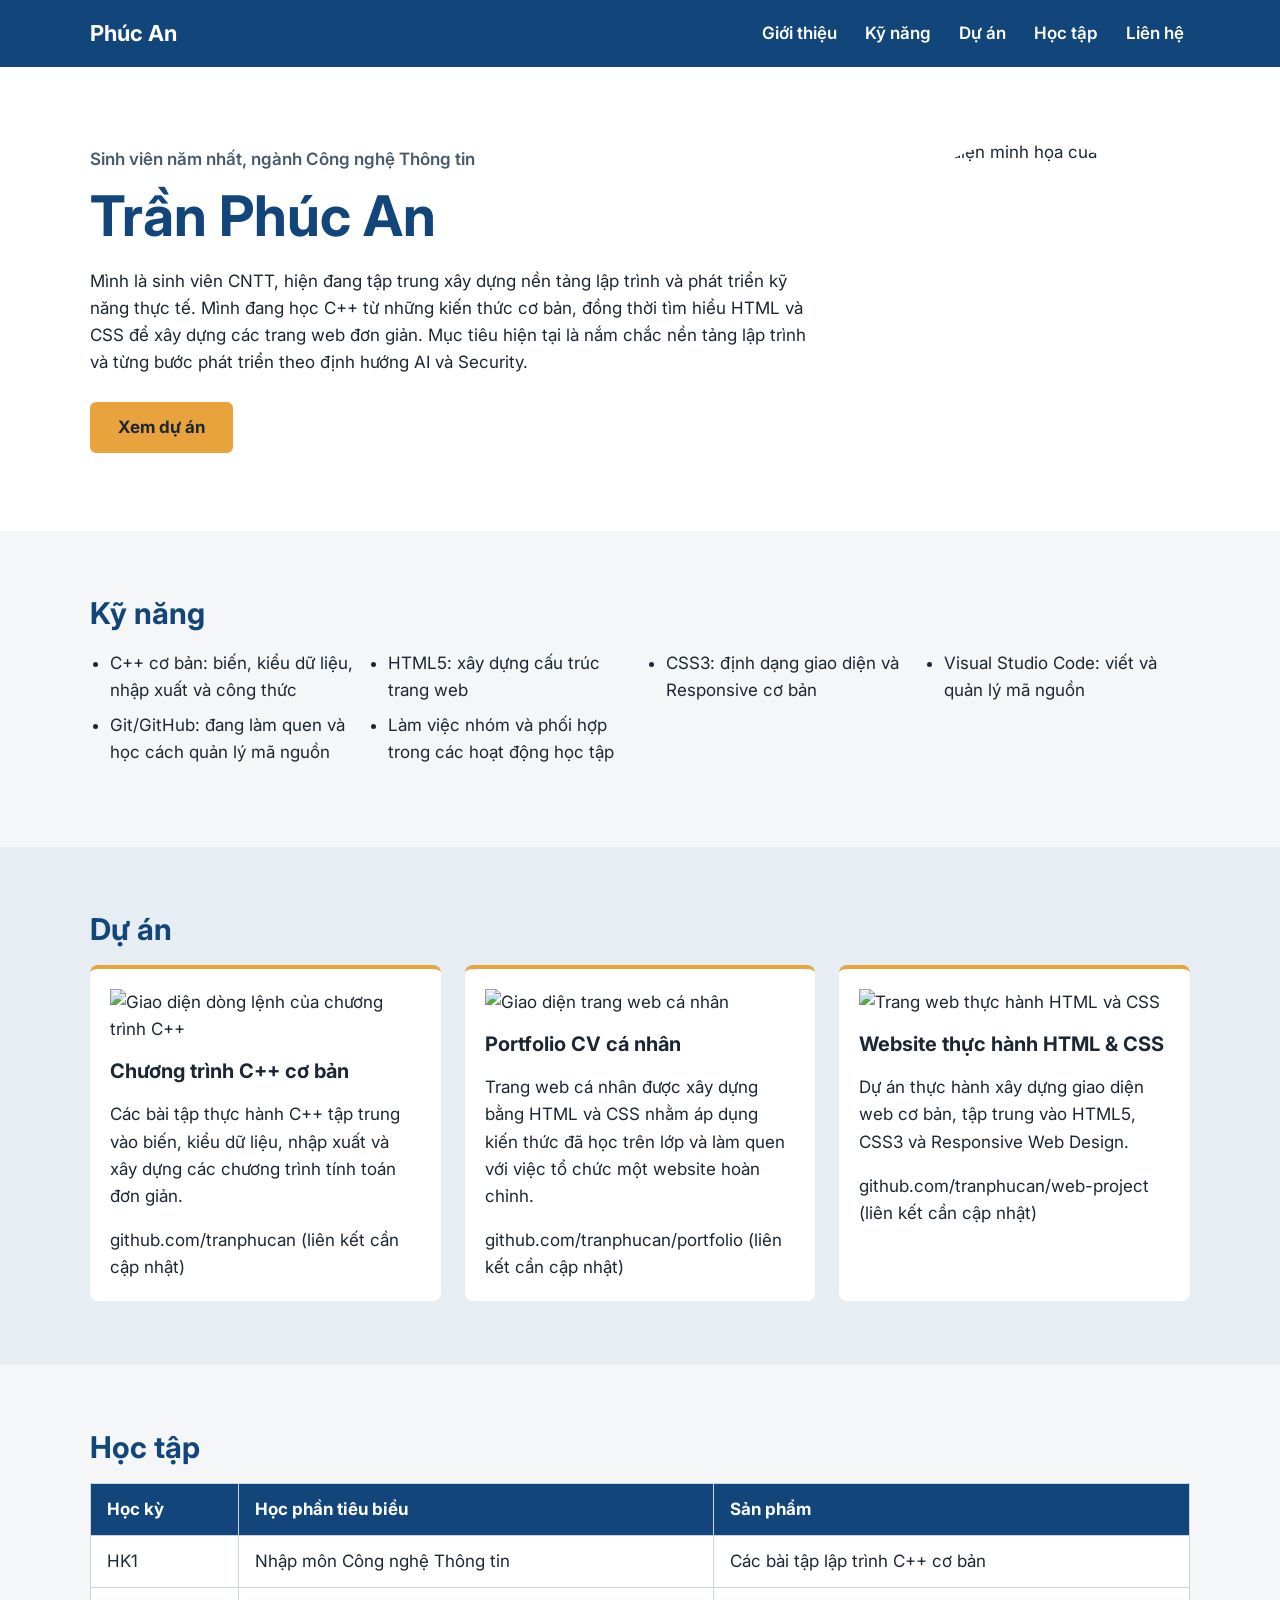
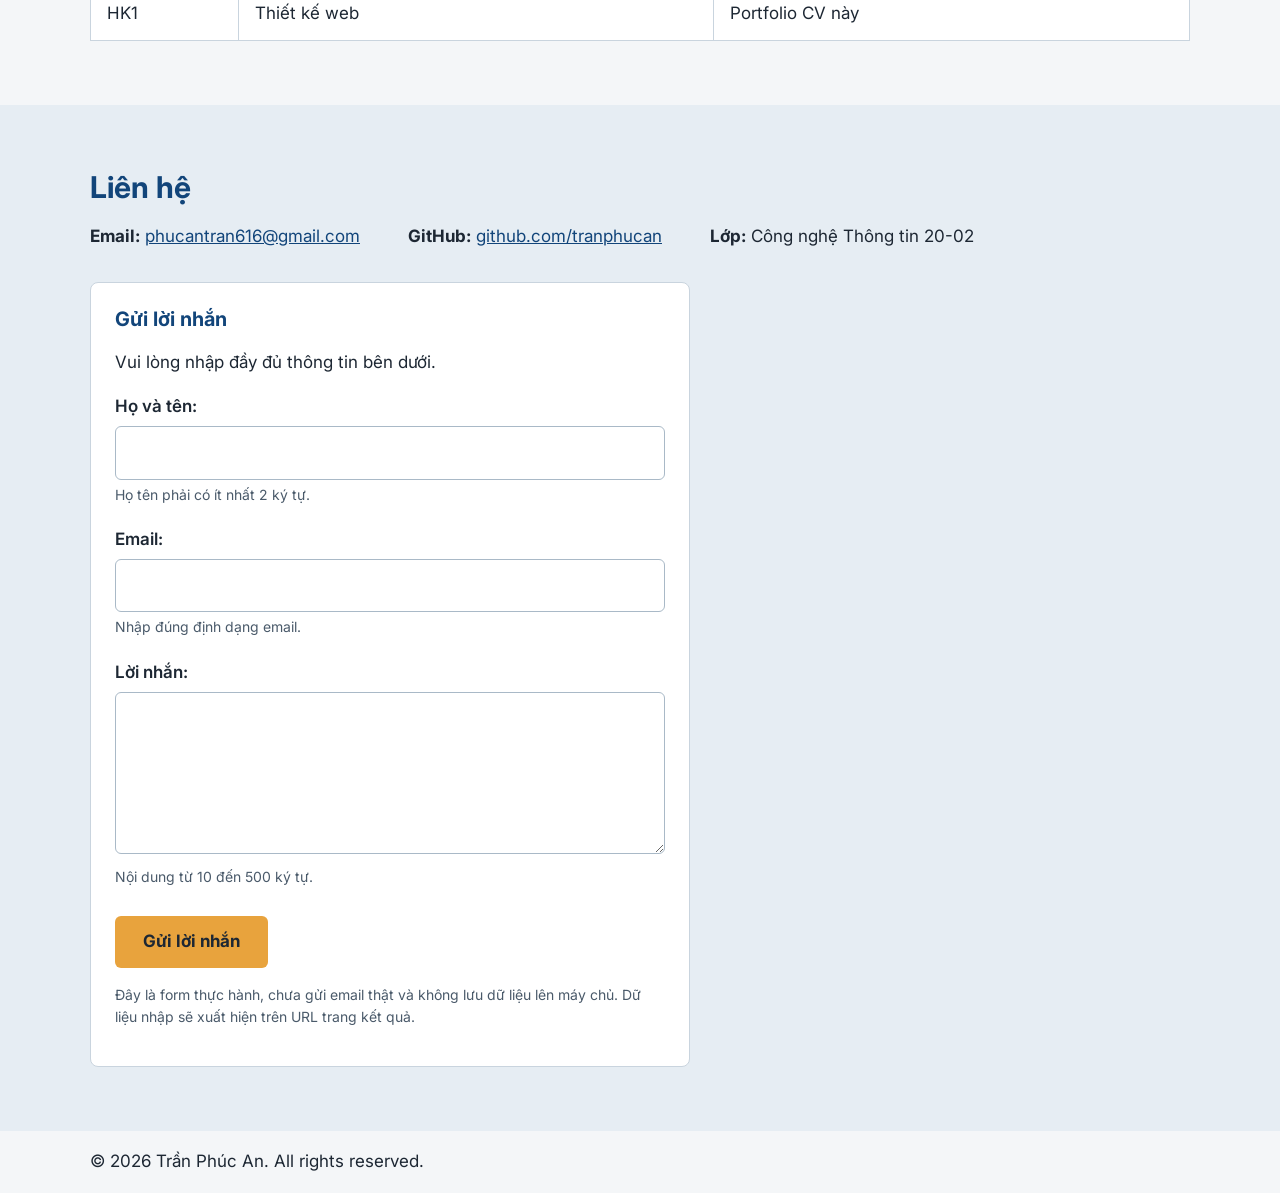
==== index.html @ 085c94f2 "Add files via upload" ====
<!doctype html>
<html lang="vi">
<head>
  <meta charset="UTF-8" />
  <meta name="viewport" content="width=device-width, initial-scale=1.0" />
  <title>Trần Phúc An - Portfolio CV</title>
  <link rel="preconnect" href="https://fonts.googleapis.com" />
  <link rel="stylesheet" href="https://fonts.googleapis.com/css2?family=Inter:wght@400;500;600;700&display=swap" />
  <link rel="stylesheet" href="css/style.css" />
</head>

<body>
  <header class="site-header">
    <div class="container">
      <a class="logo" href="#gioi-thieu">Phúc An</a>
      <nav aria-label="Menu chính">
        <ul class="menu">
          <li><a href="#gioi-thieu">Giới thiệu</a></li>
          <li><a href="#ky-nang">Kỹ năng</a></li>
          <li><a href="#du-an">Dự án</a></li>
          <li><a href="#hoc-tap">Học tập</a></li>
          <li><a href="#lien-he">Liên hệ</a></li>
        </ul>
      </nav>
    </div>
  </header>

  <main id="noi-dung">
    <section id="gioi-thieu" class="hero">
      <div class="container hero-inner">
        <div class="hero-text">
          <p class="hero-role">
            Sinh viên năm nhất, ngành Công nghệ Thông tin
          </p>

          <h1>Trần Phúc An</h1>

          <p>
            Mình là sinh viên CNTT, hiện đang tập trung xây dựng nền tảng lập
            trình và phát triển kỹ năng thực tế. Mình đang học C++ từ những
            kiến thức cơ bản, đồng thời tìm hiểu HTML và CSS để xây dựng các
            trang web đơn giản. Mục tiêu hiện tại là nắm chắc nền tảng lập
            trình và từng bước phát triển theo định hướng AI và Security.
          </p>

          <a class="button" href="#du-an">Xem dự án</a>
        </div>

        <img class="avatar" src="css/assets/791975572_1060704449904978_7434436045093909714_n.jpg"
          alt="Ảnh đại diện minh họa của Trần Phúc An" />
      </div>
    </section>

    <section id="ky-nang" class="section">
      <div class="container">
        <h2>Kỹ năng</h2>

        <ul class="skills">
          <li>C++ cơ bản: biến, kiểu dữ liệu, nhập xuất và công thức</li>
          <li>HTML5: xây dựng cấu trúc trang web</li>
          <li>CSS3: định dạng giao diện và Responsive cơ bản</li>
          <li>Visual Studio Code: viết và quản lý mã nguồn</li>
          <li>Git/GitHub: đang làm quen và học cách quản lý mã nguồn</li>
          <li>Làm việc nhóm và phối hợp trong các hoạt động học tập</li>
        </ul>
      </div>
    </section>

    <section id="du-an" class="section section-alt">
      <div class="container">
        <h2>Dự án</h2>

        <div class="projects">
          <article class="card">
            <img src="css/assets/du-an-1.svg" alt="Giao diện dòng lệnh của chương trình C++" />

            <h3>Chương trình C++ cơ bản</h3>

            <p>
              Các bài tập thực hành C++ tập trung vào biến, kiểu dữ liệu, nhập
              xuất và xây dựng các chương trình tính toán đơn giản.
            </p>

            <span class="pending-link">
              <github class="com">
              github.com/tranphucan (liên kết cần cập nhật)
            </span>
          </article>

          <article class="card">
            <img src="css/assets/du-an-2.svg" alt="Giao diện trang web cá nhân" />

            <h3>Portfolio CV cá nhân</h3>

            <p>
              Trang web cá nhân được xây dựng bằng HTML và CSS nhằm áp dụng
              kiến thức đã học trên lớp và làm quen với việc tổ chức một
              website hoàn chỉnh.
            </p>

            <span class="pending-link">
              github.com/tranphucan/portfolio (liên kết cần cập nhật)
            </span>
          </article>

          <article class="card">
            <img src="css/assets/du-an-3.svg" alt="Trang web thực hành HTML và CSS" />

            <h3>Website thực hành HTML & CSS</h3>

            <p>
              Dự án thực hành xây dựng giao diện web cơ bản, tập trung vào
              HTML5, CSS3 và Responsive Web Design.
            </p>

            <span class="pending-link">
              github.com/tranphucan/web-project (liên kết cần cập nhật)
            </span>
          </article>
        </div>
      </div>
    </section>

    <section id="hoc-tap" class="section">
      <div class="container">
        <h2>Học tập</h2>

        <table class="study">
          <thead>
            <tr>
              <th>Học kỳ</th>
              <th>Học phần tiêu biểu</th>
              <th>Sản phẩm</th>
            </tr>
          </thead>

          <tbody>
            <tr>
              <td>HK1</td>
              <td>Nhập môn Công nghệ Thông tin</td>
              <td>Các bài tập lập trình C++ cơ bản</td>
            </tr>

            <tr>
              <td>HK1</td>
              <td>Thiết kế web</td>
              <td>Portfolio CV này</td>
            </tr>
          </tbody>
        </table>
      </div>
    </section>


    <section id="lien-he" class="section section-alt">
      <div class="container">
        <h2>Liên hệ</h2>

        <ul class="contact">
          <li>
            <strong>Email:</strong>
            <a href="mailto:phucantran616@gmail.com">
              phucantran616@gmail.com
            </a>
          </li>

          <li>
            <strong>GitHub:</strong>
            <a href="https://github.com/tranphucan" target="_blank" rel="noopener noreferrer">
              github.com/tranphucan
            </a>
          </li>
          <li>
            <strong>Lớp:</strong> Công nghệ Thông tin 20-02
          </li>
        </ul>

        <!-- Form liên hệ - Lab 5 -->
        <form action="ket-qua.html" method="get" class="contact-form">
          <h3>Gửi lời nhắn</h3>
          <p>Vui lòng nhập đầy đủ thông tin bên dưới.</p>

          <div class="form-group">
            <label for="fullname">Họ và tên:</label>
            <input type="text" id="fullname" name="fullname" minlength="2" required aria-describedby="fullname-help" />
            <small id="fullname-help">
              Họ tên phải có ít nhất 2 ký tự.
            </small>
          </div>

          <div class="form-group">
            <label for="email">Email:</label>
            <input type="email" id="email" name="email" required aria-describedby="email-help" />
            <small id="email-help">
              Nhập đúng định dạng email.
            </small>
          </div>

          <div class="form-group">
            <label for="message">Lời nhắn:</label>
            <textarea id="message" name="message" rows="5" minlength="10" maxlength="500" required
              aria-describedby="message-help"></textarea>
            <small id="message-help">
              Nội dung từ 10 đến 500 ký tự.
            </small>
          </div>

          <button type="submit" class="button">
            Gửi lời nhắn
          </button>

          <p class="form-note">
            Đây là form thực hành, chưa gửi email thật
            và không lưu dữ liệu lên máy chủ.
            Dữ liệu nhập sẽ xuất hiện trên URL trang kết quả.
          </p>
        </form>
      </div>
    </section>

  </main>

  <footer class="site-footer">
    <div class="container">
      <p>© 2026 Trần Phúc An. All rights reserved.</p>
    </div>
  </footer>
</body>

</html>
---- css/style.css ----
﻿
/* PORTFOLIO V5 - TRAN PHUC AN
   Nang cap tu CSS cu theo yeu cau Lab 5
*/
*,
*::before,
*::after {
  box-sizing: border-box;
}

html {
  scroll-behavior: smooth;
}

body {
  width: 100%;
  min-width: 0;
  margin: 0;
  font-family: "Inter", "Segoe UI", Arial, sans-serif;
  font-size: 1.0625rem;
  line-height: 1.6;
  color: #1d2733;
  background: #f4f6f8;
}

h1,
h2,
h3 {
  line-height: 1.25;
  margin: 0 0 1rem;
}

h2 {
  font-size: 1.875rem;
  color: #12457a;
}

a {
  color: #12457a;
}

a:focus-visible,
button:focus-visible,
input:focus-visible,
textarea:focus-visible {
  outline: 0.1875rem solid #e8a33d;
  outline-offset: 0.1875rem;
}

.container {
  width: 100%;
  max-width: 1148px;
  margin: 0 auto;
  padding: 0 1.5rem;
}

.section {
  padding: 4rem 0;
}

.section-alt {
  background: #e6edf3;
}

.site-header {
  background: #12457a;
  padding: 1rem 0;
}

.site-header .container {
  display: flex;
  justify-content: space-between;
  align-items: center;
  flex-wrap: wrap;
  gap: 1rem;
}

.logo {
  color: #ffffff;
  font-size: 1.375rem;
  font-weight: 700;
  text-decoration: none;
}

.menu {
  display: flex;
  gap: 0 1rem;
  list-style: none;
  flex-wrap: wrap;
  margin: 0;
  padding: 0;
  white-space: nowrap;
}

.menu a {
  display: inline-block;
  color: #ffffff;
  text-decoration: none;
  font-weight: 600;
  padding: 0.25rem 0.375rem;
  border-radius: 0.25rem;
  transition: background-color 180ms ease;
}

.menu a:hover {
  background-color: #28639b;
  text-decoration: underline;
}

.hero {
  background: #ffffff;
  padding: 4.5rem 0;
}

.hero-inner {
  display: flex;
  align-items: center;
  gap: 4rem;
  flex-wrap: wrap;
}

.hero-text {
  flex: 1;
  min-width: 0;
}

.hero-role {
  color: #4a5a6a;
  font-weight: 600;
  margin: 0 0 0.5rem;
}

.hero h1 {
  font-size: 3.5rem;
  color: #12457a;
}

.button {
  display: inline-block;
  margin-top: 0.5rem;
  padding: 0.75rem 1.75rem;
  background: #e8a33d;
  color: #1d2733;
  font: inherit;
  font-weight: 700;
  text-decoration: none;
  border: none;
  border-radius: 0.375rem;
  cursor: pointer;
  transition: background-color 180ms ease,
              transform 180ms ease;
}

.button:hover {
  background: #f4ba63;
  color: #1d2733;
}

.button:active {
  transform: translateY(0.0625rem);
}

.img {
  max-width: 100%;
  height: auto;
}

.avatar {
  width: 20rem;
  height: 20rem;
  max-width: 100%;
  border-radius: 50%;
  object-fit: cover;
}

.skills {
  display: grid;
  grid-template-columns: repeat(auto-fit, minmax(13.75rem, 1fr));
  gap: 0.5rem 2rem;
  padding-left: 1.25rem;
}

.projects {
  display: grid;
  grid-template-columns: repeat(auto-fit, minmax(15.625rem, 1fr));
  gap: 1.5rem;
}

.card {
  background: #ffffff;
  padding: 1.25rem;
  border-radius: 0.5rem;
  border-top: 0.25rem solid #e8a33d;
  transition: transform 180ms ease,
              box-shadow 180ms ease;
}

.card:hover,
.card:focus-within {
  transform: translateY(-0.25rem);
  box-shadow: 0 0.375rem 1rem rgba(0, 0, 0, 0.12);
}

.card a {
  overflow-wrap: anywhere;
}

.card img {
  width: 100%;
  max-width: 100%;
  height: auto;
  display: block;
  margin-bottom: 1rem;
}

.card h3 {
  font-size: 1.25rem;
}

.study {
  width: 100%;
  border-collapse: collapse;
  background: #ffffff;
}

.study th,
.study td {
  padding: 0.75rem 1rem;
  border: 0.0625rem solid #c9d4de;
  text-align: left;
}

.study th {
  background: #12457a;
  color: #ffffff;
}

.contact {
  display: flex;
  gap: 3rem;
  list-style: none;
  padding: 0;
  flex-wrap: wrap;
}

.contact-form {
  max-width: 37.5rem;
  margin-top: 2rem;
  padding: 1.5rem;
  background: #ffffff;
  border: 0.0625rem solid #c9d4de;
  border-radius: 0.5rem;
}

.contact-form h3 {
  color: #12457a;
}

.form-group {
  margin-bottom: 1.25rem;
}

.form-group label {
  display: block;
  margin-bottom: 0.375rem;
  font-weight: 600;
}

.form-group input,
.form-group textarea {
  width: 100%;
  min-width: 0;
  box-sizing: border-box;
  padding: 0.75rem;
  border: 0.0625rem solid #a9b9c7;
  border-radius: 0.375rem;
  font: inherit;
  background: #ffffff;
  color: #1d2733;
}

.form-group textarea {
  resize: vertical;
}

.form-group input:focus-visible,
.form-group textarea:focus-visible {
  border-color: #12457a;
  outline: 0.1875rem solid #e8a33d;
  outline-offset: 0.1875rem;
}

.form-group input:focus:invalid:not(:placeholder-shown),
.form-group textarea:focus:invalid:not(:placeholder-shown) {
  border-color: #b34343;
}

.form-group small {
  display: block;
  margin-top: 0.25rem;
  color: #4a5a6a;
  font-size: 0.875rem;
}

.form-note {
  margin-top: 1rem;
  font-size: 0.875rem;
  color: #4a5a6a;
}

.site-footer .container {
  display: flex;
  justify-content: space-between;
  align-items: center;
  flex-wrap: wrap;
  gap: 1rem;
}

@media (max-width: 768px) {
  .section {
    padding: 3rem 0;
  }

  .hero {
    padding: 3.5rem 0;
  }

  .hero-inner {
    gap: 2.5rem;
  }

  .hero h1 {
    font-size: 2.75rem;
  }

  .avatar {
    width: 16.25rem;
    height: 16.25rem;
  }

  .menu {
    gap: 1.25rem;
  }

  .study th,
  .study td {
    padding: 0.625rem 0.75rem;
  }
}

@media (max-width: 480px) {
  body {
    font-size: 1rem;
  }

  .container {
    padding: 0 1rem;
  }

  .site-header .container {
    flex-direction: column;
    align-items: flex-start;
  }

  .menu {
    flex-wrap: wrap;
    gap: 0.75rem 1.25rem;
    white-space: normal;
  }

  .hero-inner {
    flex-direction: column;
    align-items: center;
    text-align: center;
    gap: 2rem;
  }

  .hero h1 {
    font-size: 2.25rem;
  }

  .avatar {
    width: 13.75rem;
    height: 13.75rem;
  }

  .button {
    padding: 0.625rem 1.375rem;
  }

  .section {
    padding: 2.5rem 0;
  }

  h2 {
    font-size: 1.625rem;
  }

  .contact {
    flex-direction: column;
    gap: 0.75rem;
  }

  .contact-form {
    padding: 1rem;
  }
}
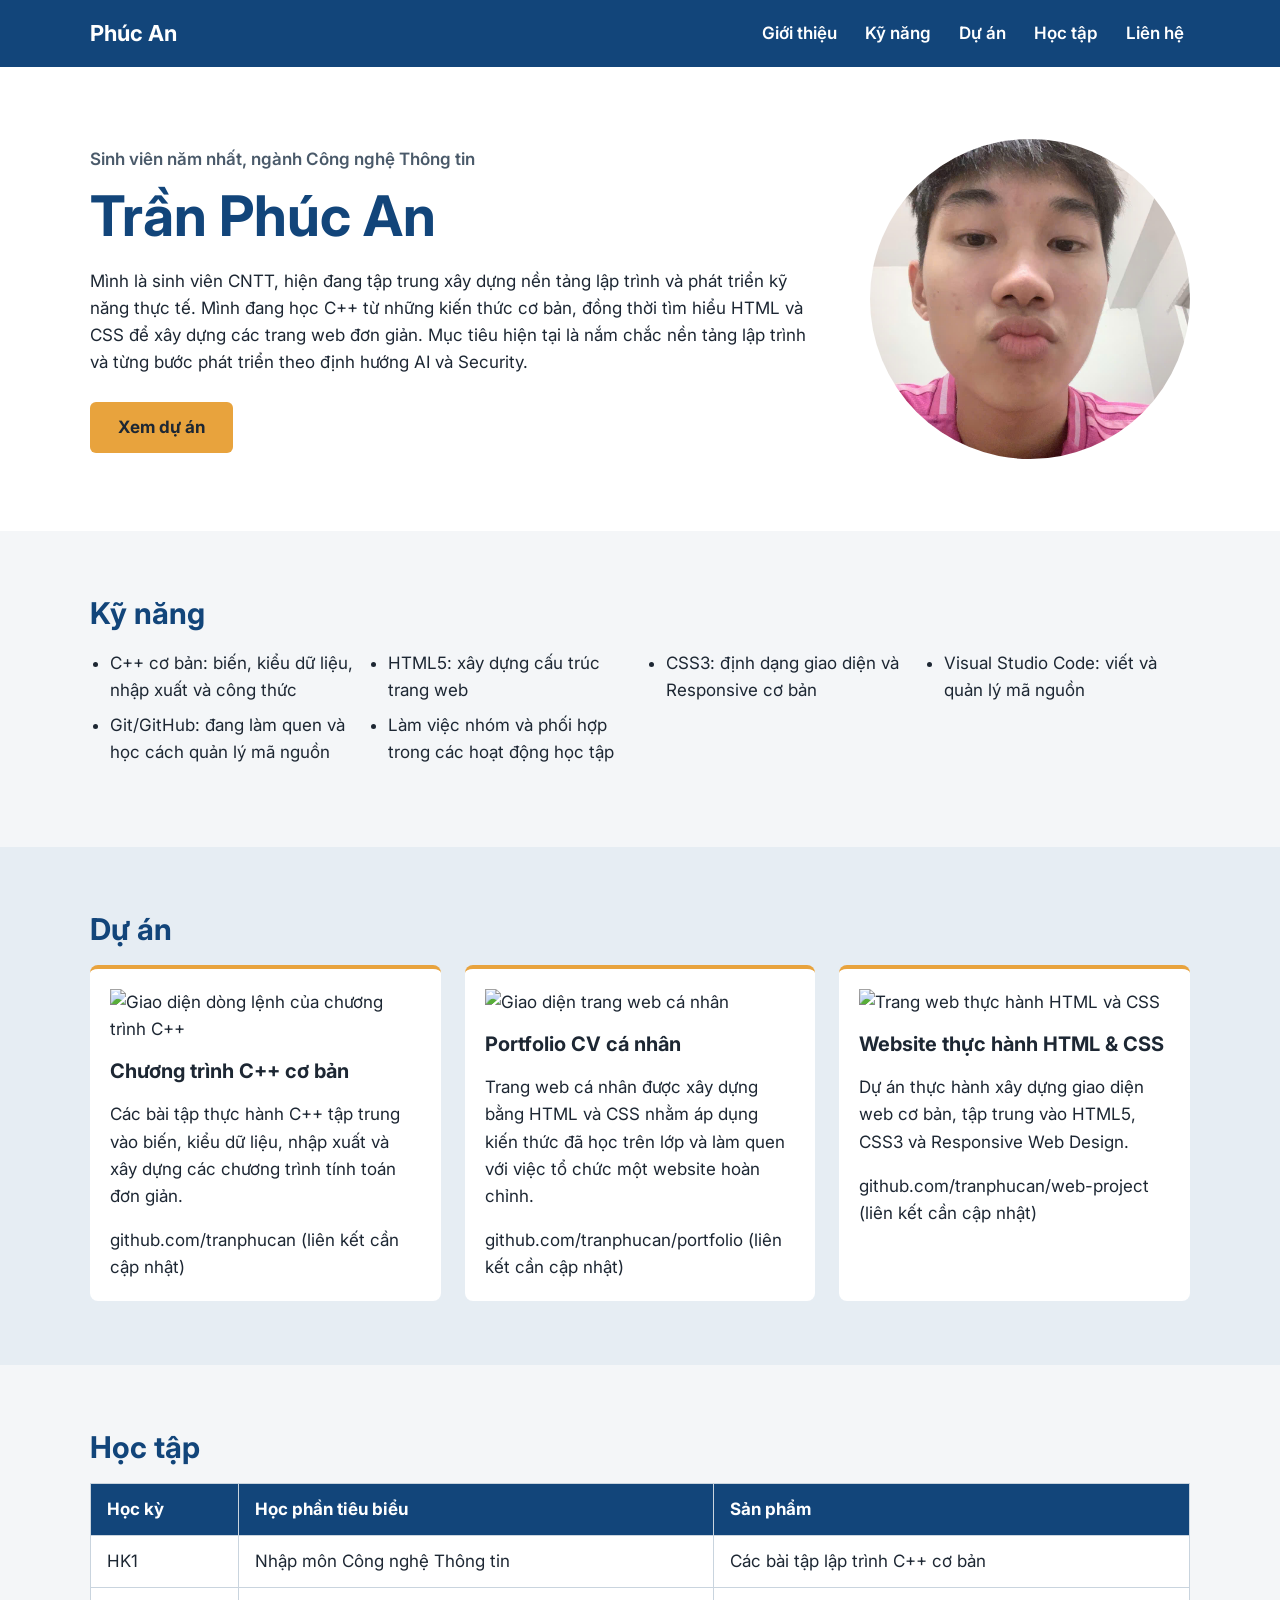
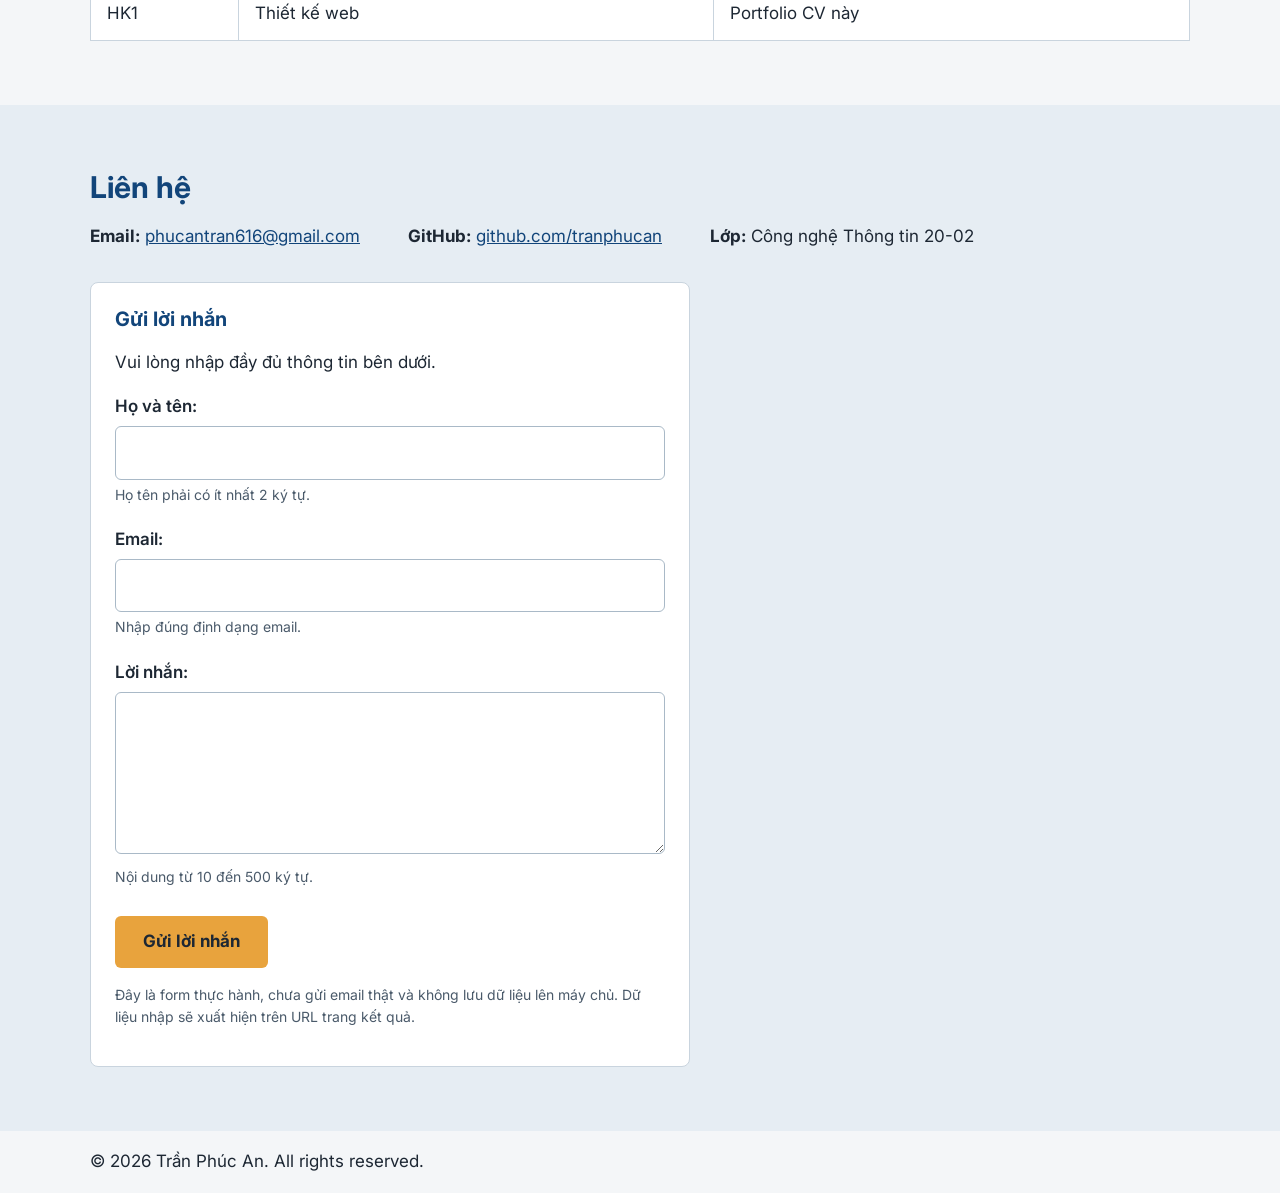
==== commit 4841d025: "Add personal portrait to portfolio introduction" ====
--- a/index.html
+++ b/index.html
@@ -46,8 +46,8 @@
           <a class="button" href="#du-an">Xem dự án</a>
         </div>
 
-        <img class="avatar" src="css/assets/791975572_1060704449904978_7434436045093909714_n.jpg"
-          alt="Ảnh đại diện minh họa của Trần Phúc An" />
+        <img class="avatar" src="assets/tran-phuc-an.jpg"
+          alt="Ảnh chân dung Trần Phúc An" width="320" height="320" />
       </div>
     </section>
 
--- a/css/style.css
+++ b/css/style.css
@@ -169,8 +169,10 @@
   width: 20rem;
   height: 20rem;
   max-width: 100%;
+  flex-shrink: 0;
   border-radius: 50%;
   object-fit: cover;
+  object-position: center 30%;
 }
 
 .skills {
